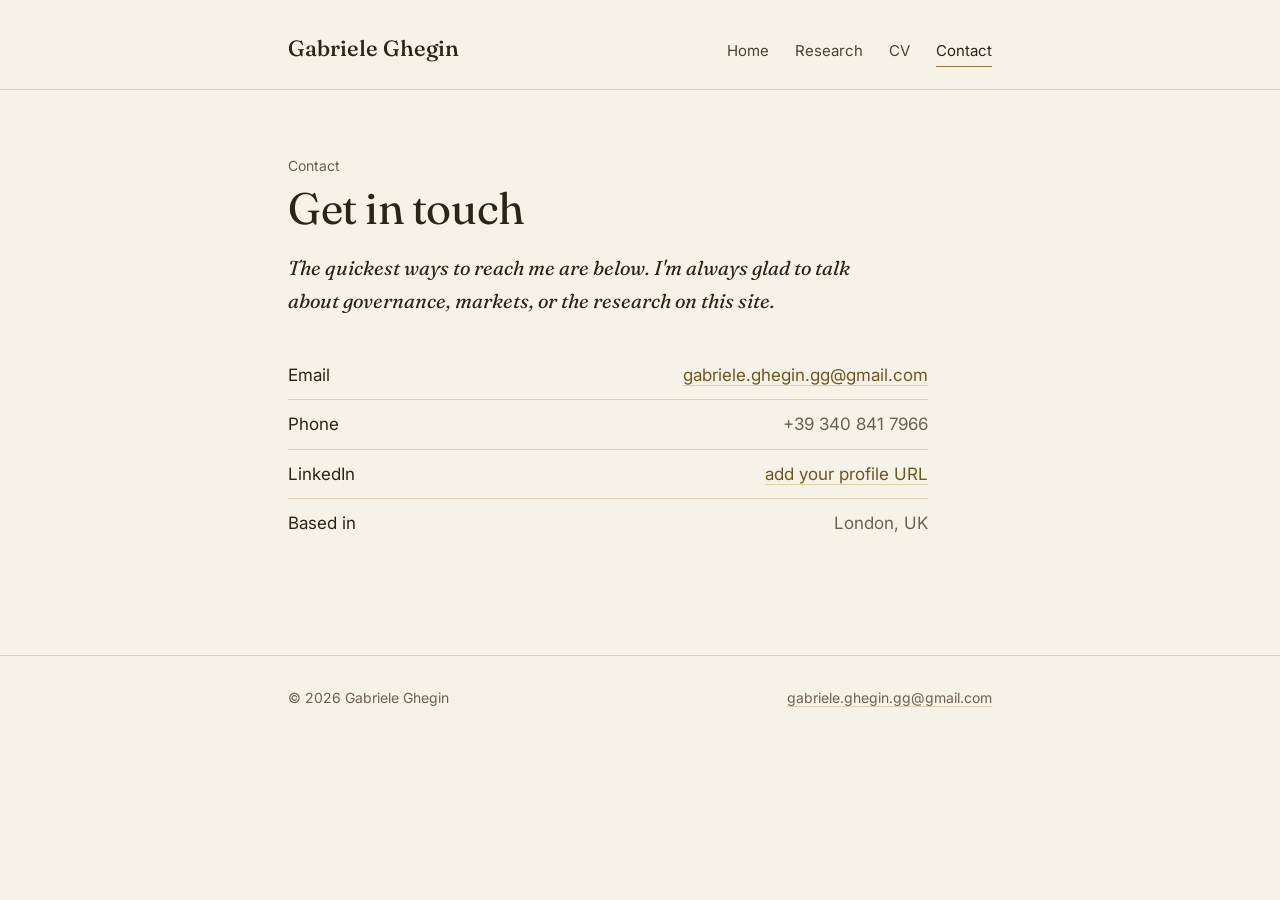
==== contact.html @ 796cbc07 "Add files via upload" ====
<!DOCTYPE html>
<html lang="en">
<head>
<meta charset="UTF-8">
<meta name="viewport" content="width=device-width, initial-scale=1.0">
<title>Contact — Gabriele Ghegin</title>
<meta name="description" content="Get in touch with Gabriele Ghegin.">
<link rel="stylesheet" href="style.css">
</head>
<body>

<header class="masthead">
  <div class="row">
    <a class="brand" href="index.html">Gabriele Ghegin</a>
    <nav class="primary">
      <a href="index.html">Home</a>
      <a href="research.html">Research</a>
      <a href="cv.html">CV</a>
      <a class="current" href="contact.html">Contact</a>
    </nav>
  </div>
</header>

<main>
  <div class="wrap">
    <p class="meta">Contact</p>
    <h1>Get in touch</h1>
    <p class="lede">The quickest ways to reach me are below. I'm always glad to talk about governance, markets, or the research on this site.</p>

    <ul class="plain">
      <li><span class="label">Email</span><span class="value"><a href="mailto:gabriele.ghegin.gg@gmail.com">gabriele.ghegin.gg@gmail.com</a></span></li>
      <li><span class="label">Phone</span><span class="value">+39 340 841 7966</span></li>
      <li><span class="label">LinkedIn</span><span class="value"><a href="#" target="_blank" rel="noopener">add your profile URL</a></span></li>
      <li><span class="label">Based in</span><span class="value">London, UK</span></li>
    </ul>
  </div>
</main>

<footer>
  <div class="row">
    <span>© 2026 Gabriele Ghegin</span>
    <span><a href="mailto:gabriele.ghegin.gg@gmail.com">gabriele.ghegin.gg@gmail.com</a></span>
  </div>
</footer>

</body>
</html>
---- style.css ----
@import url('https://fonts.googleapis.com/css2?family=Fraunces:ital,opsz,wght@0,9..144,300;0,9..144,400;0,9..144,500;0,9..144,600;1,9..144,400&family=Inter:wght@400;500;600&display=swap');

:root {
  --cream: #F7F2E7;
  --cream-deep: #F1EAD9;
  --ink: #2A2419;
  --ink-soft: #4A4234;
  --taupe: #6B6153;
  --gold: #96762E;
  --gold-deep: #6E571F;
  --rule: #DCD0B0;
  --max: 640px;
}

* { box-sizing: border-box; }

html { scroll-behavior: smooth; }

body {
  margin: 0;
  background: var(--cream);
  color: var(--ink);
  font-family: 'Inter', sans-serif;
  font-size: 17px;
  line-height: 1.65;
  -webkit-font-smoothing: antialiased;
}

::selection { background: var(--gold); color: var(--cream); }

a { color: var(--gold-deep); text-decoration: none; border-bottom: 1px solid var(--rule); transition: border-color .15s ease, color .15s ease; }
a:hover { border-color: var(--gold-deep); color: var(--ink); }
a:focus-visible, button:focus-visible { outline: 2px solid var(--gold-deep); outline-offset: 3px; }

.wrap {
  max-width: 760px;
  margin: 0 auto;
  padding: 0 28px;
}

/* Masthead */
header.masthead {
  border-bottom: 1px solid var(--rule);
  padding: 30px 0 22px;
}
header.masthead .row {
  max-width: 760px;
  margin: 0 auto;
  padding: 0 28px;
  display: flex;
  align-items: baseline;
  justify-content: space-between;
  flex-wrap: wrap;
  gap: 14px;
}
.brand {
  font-family: 'Fraunces', serif;
  font-weight: 500;
  font-size: 22px;
  color: var(--ink);
  border: none;
}
.brand:hover { color: var(--gold-deep); border: none; }
nav.primary { display: flex; gap: 26px; }
nav.primary a {
  font-size: 15px;
  color: var(--ink-soft);
  border: none;
  padding-bottom: 2px;
}
nav.primary a:hover { color: var(--gold-deep); }
nav.primary a.current { color: var(--ink); border-bottom: 1px solid var(--gold); }

main { padding: 64px 0 90px; }

h1 {
  font-family: 'Fraunces', serif;
  font-weight: 400;
  font-size: 44px;
  line-height: 1.15;
  letter-spacing: -0.01em;
  margin: 0 0 18px;
  color: var(--ink);
}
h2 {
  font-family: 'Fraunces', serif;
  font-weight: 500;
  font-size: 26px;
  margin: 52px 0 16px;
  color: var(--ink);
}
h3 {
  font-family: 'Fraunces', serif;
  font-weight: 500;
  font-size: 19px;
  margin: 30px 0 8px;
  color: var(--ink);
}

p { margin: 0 0 18px; max-width: var(--max); color: var(--ink-soft); }
p.lede {
  font-size: 20px;
  font-family: 'Fraunces', serif;
  font-style: italic;
  font-weight: 400;
  color: var(--ink);
  max-width: 600px;
  margin-bottom: 34px;
}

.rule { border: none; border-top: 1px solid var(--rule); margin: 46px 0; }

.meta {
  color: var(--taupe);
  font-size: 14px;
  margin-bottom: 6px;
}

ul.plain { list-style: none; padding: 0; margin: 0 0 18px; max-width: var(--max); }
ul.plain li {
  padding: 10px 0;
  border-bottom: 1px solid var(--rule);
  color: var(--ink-soft);
  display: flex;
  justify-content: space-between;
  gap: 20px;
}
ul.plain li:last-child { border-bottom: none; }
ul.plain .label { color: var(--ink); }
ul.plain .value { color: var(--taupe); text-align: right; white-space: nowrap; }

.pill-btn {
  display: inline-block;
  border: 1px solid var(--gold-deep);
  color: var(--gold-deep) !important;
  padding: 11px 22px;
  border-radius: 3px;
  font-size: 15px;
  border-bottom: 1px solid var(--gold-deep);
}
.pill-btn:hover { background: var(--gold-deep); color: var(--cream) !important; }

.entry { margin-bottom: 46px; max-width: var(--max); }
.entry h3 { margin-top: 0; }
.entry .when { color: var(--taupe); font-size: 14.5px; margin-bottom: 6px; }
.entry .where { color: var(--ink-soft); font-style: italic; margin-bottom: 10px; font-family: 'Fraunces', serif; font-size: 16px;}
.entry ul { margin: 8px 0 0; padding-left: 20px; color: var(--ink-soft); }
.entry ul li { margin-bottom: 6px; }

.two-col {
  display: grid;
  grid-template-columns: 150px 1fr;
  gap: 4px 24px;
  max-width: var(--max);
}
.two-col dt { color: var(--taupe); font-size: 14.5px; padding: 10px 0; border-top: 1px solid var(--rule); }
.two-col dd { margin: 0; padding: 10px 0; border-top: 1px solid var(--rule); color: var(--ink-soft); }

blockquote {
  font-family: 'Fraunces', serif;
  font-style: italic;
  font-size: 21px;
  line-height: 1.5;
  color: var(--ink);
  max-width: 560px;
  margin: 34px 0;
  padding-left: 22px;
  border-left: 2px solid var(--gold);
}

footer {
  border-top: 1px solid var(--rule);
  padding: 30px 0 60px;
  color: var(--taupe);
  font-size: 14px;
}
footer .row { max-width: 760px; margin: 0 auto; padding: 0 28px; display: flex; justify-content: space-between; flex-wrap: wrap; gap: 10px; }
footer a { color: var(--taupe); border-bottom: 1px solid var(--rule); }
footer a:hover { color: var(--gold-deep); }

@media (max-width: 600px) {
  h1 { font-size: 34px; }
  .two-col { grid-template-columns: 1fr; }
  .two-col dt { border-top: none; padding-bottom: 0; font-weight: 600; }
  ul.plain li { flex-direction: column; gap: 2px; }
  ul.plain .value { text-align: left; }
}
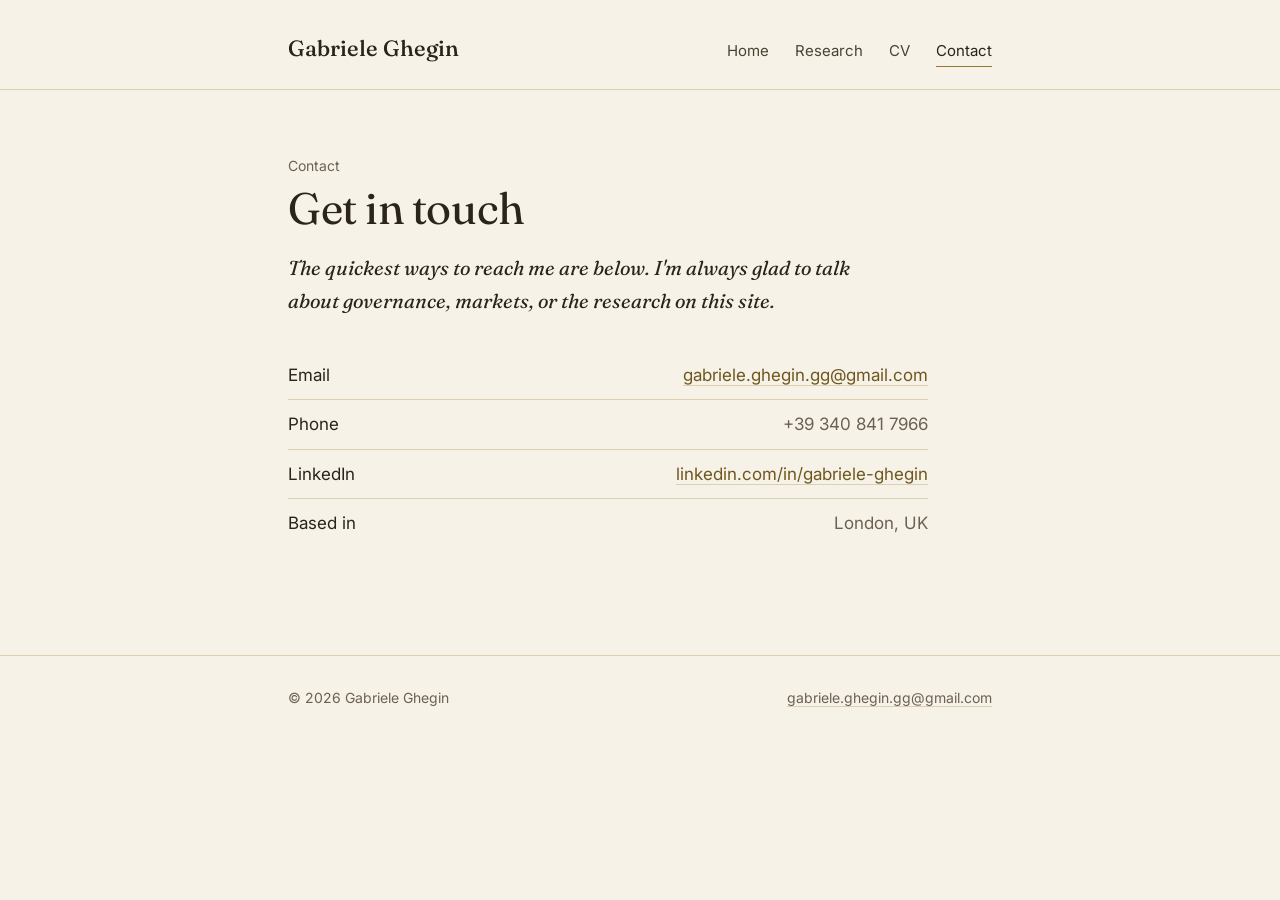
==== commit 3b9014da: "Update LinkedIn profile URL in contact.html" ====
--- a/contact.html
+++ b/contact.html
@@ -30,7 +30,7 @@
     <ul class="plain">
       <li><span class="label">Email</span><span class="value"><a href="mailto:gabriele.ghegin.gg@gmail.com">gabriele.ghegin.gg@gmail.com</a></span></li>
       <li><span class="label">Phone</span><span class="value">+39 340 841 7966</span></li>
-      <li><span class="label">LinkedIn</span><span class="value"><a href="#" target="_blank" rel="noopener">add your profile URL</a></span></li>
+      <li><span class="label">LinkedIn</span><span class="value"><a href="https://www.linkedin.com/in/gabriele-ghegin-740104318/" target="_blank" rel="noopener">linkedin.com/in/gabriele-ghegin</a></span></li>
       <li><span class="label">Based in</span><span class="value">London, UK</span></li>
     </ul>
   </div>
